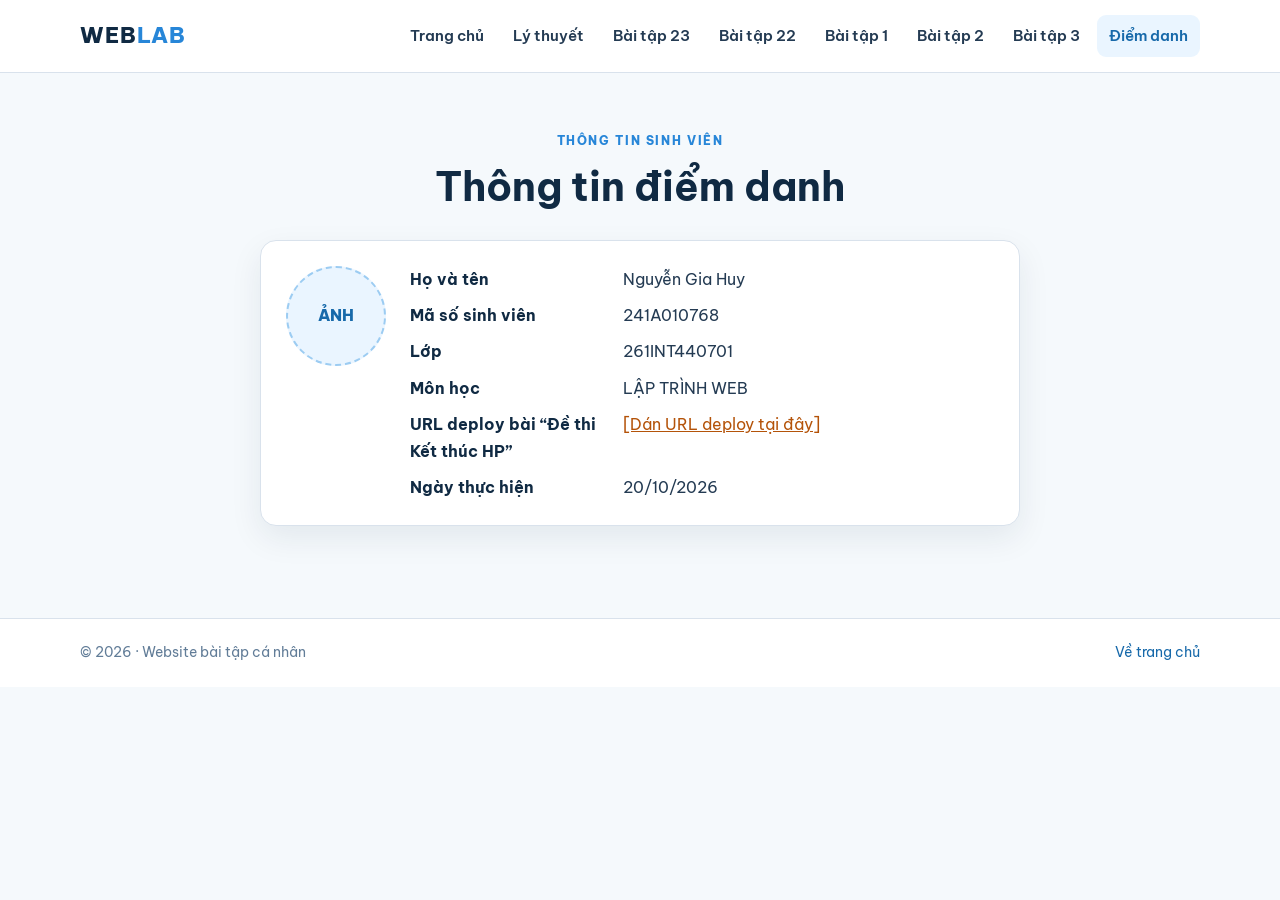
==== contact.html @ a2e1257d "Add files via upload" ====
<!DOCTYPE html>
<html lang="vi"><head><meta charset="UTF-8"><meta name="viewport" content="width=device-width, initial-scale=1.0"><title>Thông tin điểm danh</title><link rel="stylesheet" href="css/style.css"></head>
<body><header class="site-header"><div class="container header-inner"><a class="brand" href="index.html">WEB<span>LAB</span></a><button class="menu-toggle" id="menuToggle" aria-label="Mở menu" aria-expanded="false">☰</button><nav class="main-nav" id="mainNav"><a href="index.html">Trang chủ</a><a href="about.html">Lý thuyết</a><a href="https://baitap23vhu.netlify.app/" target="_blank" rel="noopener">Bài tập 23</a><a href="https://1drv.ms/w/c/9a8e10654d326ff8/IQBS3kAuiadES7S6GMZRklKCARi5FdW9-rYEEVv_yoiF1jo?e=IJwH1T" target="_blank" rel="noopener">Bài tập 22</a><a href="baitap01.html">Bài tập 1</a><a href="baitap02.html">Bài tập 2</a><a href="baitap03.html">Bài tập 3</a><a class="active" href="contact.html">Điểm danh</a></nav></div></header>
<main class="container section narrow"><div class="page-title"><p class="eyebrow">THÔNG TIN SINH VIÊN</p><h1>Thông tin điểm danh</h1></div>
<section class="content-card student-card"><div class="avatar-placeholder">ẢNH</div><dl class="student-details"><dt>Họ và tên</dt><dd>Nguyễn Gia Huy</dd><dt>Mã số sinh viên</dt><dd>241A010768</dd><dt>Lớp</dt><dd>261INT440701</dd><dt>Môn học</dt><dd>LẬP TRÌNH WEB</dd><dt>URL deploy bài “Đề thi Kết thúc HP”</dt><dd><a href="#" class="placeholder-link">[Dán URL deploy tại đây]</a></dd><dt>Ngày thực hiện</dt><dd>20/10/2026</dd></dl></section>
</main><footer class="site-footer"><div class="container footer-inner"><span>© 2026 · Website bài tập cá nhân</span><a href="index.html">Về trang chủ</a></div></footer><script src="js/script.js"></script></body></html>
---- css/style.css ----
@import url('https://fonts.googleapis.com/css2?family=Be+Vietnam+Pro:wght@400;500;600;700;800&display=swap');
:root{--navy:#102a43;--blue:#1769aa;--blue2:#2786d8;--pale:#eaf5ff;--ink:#243b53;--muted:#627d98;--line:#d9e2ec;--white:#fff;--bg:#f5f9fc;--green:#16845b;--red:#c0392b;--shadow:0 12px 32px rgba(16,42,67,.08)}
*{box-sizing:border-box}html{scroll-behavior:smooth}body{margin:0;font-family:'Be Vietnam Pro',Arial,sans-serif;color:var(--ink);background:var(--bg);line-height:1.65}a{color:var(--blue);text-decoration:none}a:hover{text-decoration:underline}.container{width:min(1120px,calc(100% - 40px));margin-inline:auto}.site-header{position:sticky;top:0;z-index:20;background:rgba(255,255,255,.96);border-bottom:1px solid var(--line);backdrop-filter:blur(12px)}.header-inner{display:flex;align-items:center;justify-content:space-between;min-height:72px;gap:24px}.brand{font-weight:800;font-size:1.35rem;letter-spacing:.04em;color:var(--navy)}.brand span{color:var(--blue2)}.main-nav{display:flex;align-items:center;gap:5px}.main-nav a{padding:9px 12px;border-radius:9px;color:var(--ink);font-size:.91rem;font-weight:600}.main-nav a:hover,.main-nav a.active{background:var(--pale);color:var(--blue);text-decoration:none}.menu-toggle{display:none;border:1px solid var(--line);background:white;border-radius:8px;padding:7px 11px;font-size:1.2rem}.hero{background:linear-gradient(120deg,#102a43 0%,#1769aa 65%,#2786d8 100%);color:white;padding:86px 0 78px;overflow:hidden}.hero-content{max-width:900px}.eyebrow{font-size:.78rem;letter-spacing:.13em;font-weight:800;color:var(--blue2);margin:0 0 10px}.hero .eyebrow{color:#b9e0ff}.hero h1{font-size:clamp(2.1rem,5vw,3.7rem);line-height:1.17;margin:0 0 20px;letter-spacing:-.04em}.hero h1 span{color:#b9e0ff}.hero-description{max-width:680px;font-size:1.08rem;color:#e2f1ff}.hero-actions{display:flex;gap:12px;flex-wrap:wrap;margin-top:28px}.hero-note{margin-top:30px;font-size:.9rem;color:#d7eaff}.btn{display:inline-flex;justify-content:center;align-items:center;gap:8px;border:1px solid transparent;border-radius:10px;padding:11px 17px;font:inherit;font-weight:700;cursor:pointer;transition:transform .18s,box-shadow .18s,background .18s}.btn:hover{transform:translateY(-1px);text-decoration:none}.btn-primary{background:var(--blue);color:#fff;box-shadow:0 6px 15px rgba(23,105,170,.18)}.btn-primary:hover{background:#0d568f}.hero .btn-primary{background:white;color:var(--navy)}.btn-outline{border-color:#b8cce0;background:white;color:var(--blue)}.btn:disabled{opacity:.45;cursor:not-allowed;transform:none}.btn-full{width:100%}.section{padding-top:58px;padding-bottom:72px}.section-heading,.page-title{text-align:center;max-width:760px;margin:0 auto 30px}.section-heading h2,.page-title h1{color:var(--navy);font-size:clamp(1.8rem,4vw,2.5rem);line-height:1.25;margin:0 0 12px}.section-heading>p:last-child,.page-title>p:last-child{color:var(--muted);margin-top:0}.card-grid{display:grid;grid-template-columns:repeat(3,minmax(0,1fr));gap:18px}.feature-card{display:block;background:white;border:1px solid var(--line);border-radius:17px;padding:25px;box-shadow:var(--shadow);color:var(--ink);transition:transform .2s,border-color .2s}.feature-card:hover{transform:translateY(-4px);border-color:#9cccf2;text-decoration:none}.feature-icon{width:48px;height:48px;border-radius:13px;background:var(--pale);display:grid;place-items:center;font-size:1.5rem}.feature-card h3{color:var(--navy);margin:17px 0 7px}.feature-card p{color:var(--muted);font-size:.94rem;margin:0 0 18px}.card-link{font-weight:700;color:var(--blue);font-size:.9rem}.site-footer{border-top:1px solid var(--line);background:white;padding:22px 0}.footer-inner{display:flex;justify-content:space-between;gap:16px;color:var(--muted);font-size:.88rem}.article-page{max-width:900px}.article-page>h1{font-size:2.2rem;color:var(--navy);margin:0 0 25px}.content-card,.form-card,.search-panel,.timer-card{background:white;border:1px solid var(--line);border-radius:16px;padding:25px;margin-bottom:20px;box-shadow:var(--shadow)}.content-card h2{color:var(--navy);font-size:1.35rem;margin:0 0 12px}.content-card h3{color:var(--navy)}.content-card p:last-child{margin-bottom:0}.content-card li{margin:.45rem 0}.content-card code,.logic-card code{background:#edf4fa;padding:2px 5px;border-radius:5px;color:#9c3155;font-size:.92em}pre{white-space:pre-wrap;overflow-wrap:anywhere;background:#102a43;color:#eaf5ff;border-radius:10px;padding:16px;overflow-x:auto}pre code{background:transparent!important;color:inherit!important;padding:0!important}.table-wrap{overflow-x:auto}table{width:100%;border-collapse:collapse;margin:15px 0}th,td{text-align:left;padding:11px 13px;border:1px solid var(--line);vertical-align:top}th{background:var(--pale);color:var(--navy)}.page-title{margin-bottom:28px}.search-panel{max-width:800px;margin:0 auto 25px}.search-panel label,.form-field label{display:block;font-weight:700;color:var(--navy);margin-bottom:8px}.search-row{display:flex;gap:10px}.search-row input{flex:1;min-width:0}input[type="text"],input[type="email"],input[type="password"],input[type="search"]{width:100%;padding:12px 13px;border:1px solid #bcccdc;border-radius:9px;font:inherit;color:var(--ink);background:white;outline:none}input:focus{border-color:var(--blue2);box-shadow:0 0 0 3px rgba(39,134,216,.13)}.muted{color:var(--muted);font-size:.9rem}.product-grid{display:grid;grid-template-columns:repeat(3,minmax(0,1fr));gap:18px}.product-card{position:relative;background:white;border:1px solid var(--line);border-radius:15px;padding:21px;box-shadow:var(--shadow);display:flex;flex-direction:column;min-height:220px}.product-emoji{font-size:2.3rem;background:var(--pale);width:60px;height:60px;display:grid;place-items:center;border-radius:15px}.product-card h2{font-size:1.1rem;color:var(--navy);margin:15px 0 4px}.product-card p{color:var(--muted);margin:0 0 15px;font-size:.9rem}.product-bottom{display:flex;align-items:center;justify-content:space-between;gap:10px;margin-top:auto}.price{font-weight:800;color:var(--blue)}.add-button{border:0;background:var(--pale);color:var(--blue);border-radius:8px;padding:8px 10px;font:inherit;font-size:.85rem;font-weight:700;cursor:pointer}.empty-state{text-align:center;padding:30px;background:white;border:1px dashed #9fb3c8;border-radius:12px;color:var(--muted)}.narrow{max-width:760px}.form-card{max-width:600px;margin:0 auto 22px}.form-field{margin-bottom:18px}.field-hint{display:block;color:var(--muted);font-size:.82rem;margin-top:5px}.field-error{display:block;color:var(--red);font-size:.85rem;margin-top:4px;min-height:0}.checkbox-row{display:flex;align-items:flex-start;gap:10px;margin:15px 0 4px}.checkbox-row input{margin-top:6px;accent-color:var(--blue)}.form-message{font-weight:700;margin-bottom:0}.form-message.success{color:var(--green)}.form-message.error{color:var(--red)}.logic-card{margin-top:24px}.timer-card{text-align:center;padding:38px 24px}.timer-card.warning{border-color:#e67e22;animation:pulse 1s infinite}.timer-label{font-weight:800;letter-spacing:.15em;color:var(--muted);font-size:.8rem}.timer-display{font-size:clamp(4rem,15vw,7rem);font-weight:800;line-height:1.2;letter-spacing:.04em;color:var(--navy);font-variant-numeric:tabular-nums}.timer-card.warning .timer-display{color:#d35400}.timer-status{color:var(--muted);min-height:28px}.timer-actions{display:flex;justify-content:center;gap:10px;flex-wrap:wrap}.student-card{display:flex;align-items:flex-start;gap:24px}.avatar-placeholder{width:100px;height:100px;flex-shrink:0;border-radius:50%;background:var(--pale);border:2px dashed #9cccf2;display:grid;place-items:center;color:var(--blue);font-weight:800}.student-details{margin:0;display:grid;grid-template-columns:minmax(170px, .8fr) 1.5fr;gap:10px 15px;flex:1}.student-details dt{font-weight:700;color:var(--navy)}.student-details dd{margin:0;overflow-wrap:anywhere}.placeholder-link{color:#b45309;text-decoration:underline}.check-list{padding-left:22px}@keyframes pulse{50%{box-shadow:0 0 0 5px rgba(230,126,34,.12)}}@media(max-width:900px){.main-nav{gap:0}.main-nav a{padding:8px;font-size:.82rem}.card-grid,.product-grid{grid-template-columns:repeat(2,minmax(0,1fr))}}@media(max-width:700px){.container{width:min(100% - 28px,1120px)}.header-inner{min-height:64px;flex-wrap:wrap;padding-block:8px}.menu-toggle{display:block}.main-nav{display:none;order:3;flex-basis:100%;align-items:stretch;flex-direction:column;padding:5px 0 10px}.main-nav.open{display:flex}.main-nav a{padding:10px 12px}.hero{padding:62px 0}.hero-description{font-size:1rem}.section{padding-top:40px;padding-bottom:50px}.card-grid,.product-grid{grid-template-columns:1fr}.search-row{flex-direction:column}.student-card{flex-direction:column}.student-details{width:100%;grid-template-columns:1fr;gap:3px}.student-details dd{margin-bottom:10px}.footer-inner{flex-direction:column;gap:5px}.content-card,.form-card,.search-panel{padding:19px}.timer-actions .btn{flex:1}.article-page>h1{font-size:1.8rem}}@media(prefers-reduced-motion:reduce){*,*::before,*::after{scroll-behavior:auto!important;animation:none!important;transition:none!important}}
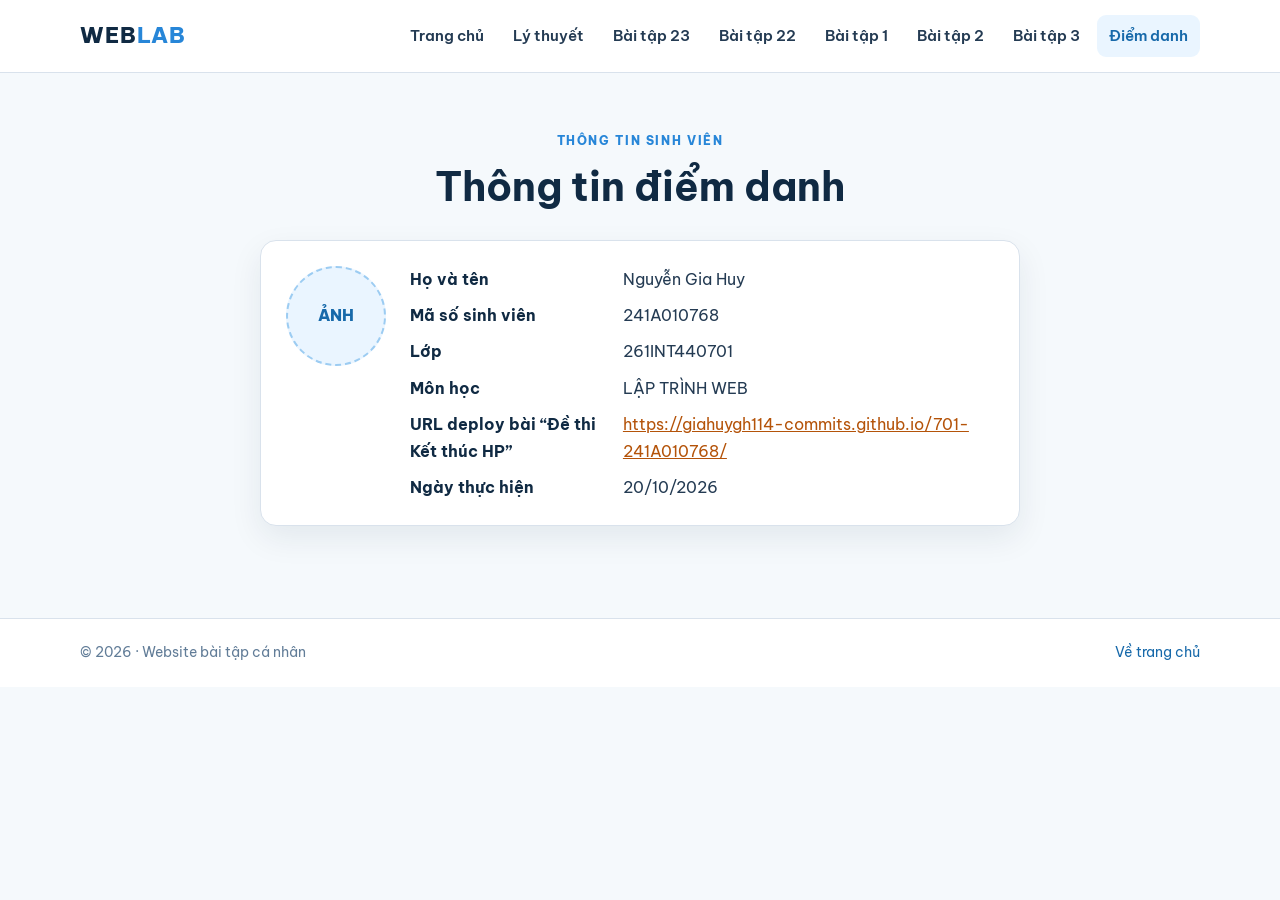
==== commit e20ba749: "Update contact.html" ====
--- a/contact.html
+++ b/contact.html
@@ -2,5 +2,5 @@
 <html lang="vi"><head><meta charset="UTF-8"><meta name="viewport" content="width=device-width, initial-scale=1.0"><title>Thông tin điểm danh</title><link rel="stylesheet" href="css/style.css"></head>
 <body><header class="site-header"><div class="container header-inner"><a class="brand" href="index.html">WEB<span>LAB</span></a><button class="menu-toggle" id="menuToggle" aria-label="Mở menu" aria-expanded="false">☰</button><nav class="main-nav" id="mainNav"><a href="index.html">Trang chủ</a><a href="about.html">Lý thuyết</a><a href="https://baitap23vhu.netlify.app/" target="_blank" rel="noopener">Bài tập 23</a><a href="https://1drv.ms/w/c/9a8e10654d326ff8/IQBS3kAuiadES7S6GMZRklKCARi5FdW9-rYEEVv_yoiF1jo?e=IJwH1T" target="_blank" rel="noopener">Bài tập 22</a><a href="baitap01.html">Bài tập 1</a><a href="baitap02.html">Bài tập 2</a><a href="baitap03.html">Bài tập 3</a><a class="active" href="contact.html">Điểm danh</a></nav></div></header>
 <main class="container section narrow"><div class="page-title"><p class="eyebrow">THÔNG TIN SINH VIÊN</p><h1>Thông tin điểm danh</h1></div>
-<section class="content-card student-card"><div class="avatar-placeholder">ẢNH</div><dl class="student-details"><dt>Họ và tên</dt><dd>Nguyễn Gia Huy</dd><dt>Mã số sinh viên</dt><dd>241A010768</dd><dt>Lớp</dt><dd>261INT440701</dd><dt>Môn học</dt><dd>LẬP TRÌNH WEB</dd><dt>URL deploy bài “Đề thi Kết thúc HP”</dt><dd><a href="#" class="placeholder-link">[Dán URL deploy tại đây]</a></dd><dt>Ngày thực hiện</dt><dd>20/10/2026</dd></dl></section>
+<section class="content-card student-card"><div class="avatar-placeholder">ẢNH</div><dl class="student-details"><dt>Họ và tên</dt><dd>Nguyễn Gia Huy</dd><dt>Mã số sinh viên</dt><dd>241A010768</dd><dt>Lớp</dt><dd>261INT440701</dd><dt>Môn học</dt><dd>LẬP TRÌNH WEB</dd><dt>URL deploy bài “Đề thi Kết thúc HP”</dt><dd><a href="#" class="placeholder-link">https://giahuygh114-commits.github.io/701-241A010768/</a></dd><dt>Ngày thực hiện</dt><dd>20/10/2026</dd></dl></section>
 </main><footer class="site-footer"><div class="container footer-inner"><span>© 2026 · Website bài tập cá nhân</span><a href="index.html">Về trang chủ</a></div></footer><script src="js/script.js"></script></body></html>
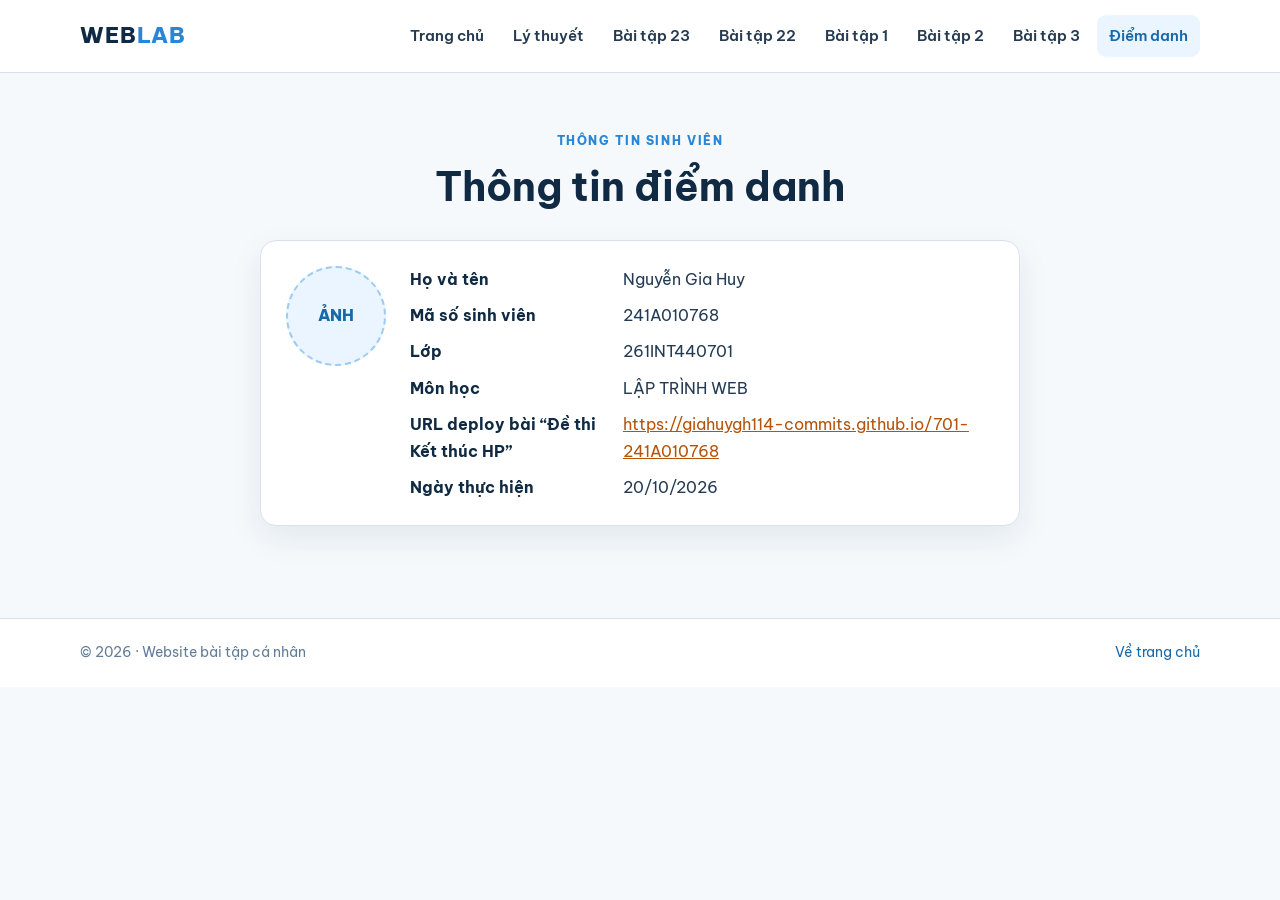
==== commit 95431e30: "Update contact.html" ====
--- a/contact.html
+++ b/contact.html
@@ -2,5 +2,5 @@
 <html lang="vi"><head><meta charset="UTF-8"><meta name="viewport" content="width=device-width, initial-scale=1.0"><title>Thông tin điểm danh</title><link rel="stylesheet" href="css/style.css"></head>
 <body><header class="site-header"><div class="container header-inner"><a class="brand" href="index.html">WEB<span>LAB</span></a><button class="menu-toggle" id="menuToggle" aria-label="Mở menu" aria-expanded="false">☰</button><nav class="main-nav" id="mainNav"><a href="index.html">Trang chủ</a><a href="about.html">Lý thuyết</a><a href="https://baitap23vhu.netlify.app/" target="_blank" rel="noopener">Bài tập 23</a><a href="https://1drv.ms/w/c/9a8e10654d326ff8/IQBS3kAuiadES7S6GMZRklKCARi5FdW9-rYEEVv_yoiF1jo?e=IJwH1T" target="_blank" rel="noopener">Bài tập 22</a><a href="baitap01.html">Bài tập 1</a><a href="baitap02.html">Bài tập 2</a><a href="baitap03.html">Bài tập 3</a><a class="active" href="contact.html">Điểm danh</a></nav></div></header>
 <main class="container section narrow"><div class="page-title"><p class="eyebrow">THÔNG TIN SINH VIÊN</p><h1>Thông tin điểm danh</h1></div>
-<section class="content-card student-card"><div class="avatar-placeholder">ẢNH</div><dl class="student-details"><dt>Họ và tên</dt><dd>Nguyễn Gia Huy</dd><dt>Mã số sinh viên</dt><dd>241A010768</dd><dt>Lớp</dt><dd>261INT440701</dd><dt>Môn học</dt><dd>LẬP TRÌNH WEB</dd><dt>URL deploy bài “Đề thi Kết thúc HP”</dt><dd><a href="#" class="placeholder-link">https://giahuygh114-commits.github.io/701-241A010768/</a></dd><dt>Ngày thực hiện</dt><dd>20/10/2026</dd></dl></section>
+<section class="content-card student-card"><div class="avatar-placeholder">ẢNH</div><dl class="student-details"><dt>Họ và tên</dt><dd>Nguyễn Gia Huy</dd><dt>Mã số sinh viên</dt><dd>241A010768</dd><dt>Lớp</dt><dd>261INT440701</dd><dt>Môn học</dt><dd>LẬP TRÌNH WEB</dd><dt>URL deploy bài “Đề thi Kết thúc HP”</dt><dd><a href="#" class="placeholder-link">https://giahuygh114-commits.github.io/701-241A010768</a></dd><dt>Ngày thực hiện</dt><dd>20/10/2026</dd></dl></section>
 </main><footer class="site-footer"><div class="container footer-inner"><span>© 2026 · Website bài tập cá nhân</span><a href="index.html">Về trang chủ</a></div></footer><script src="js/script.js"></script></body></html>
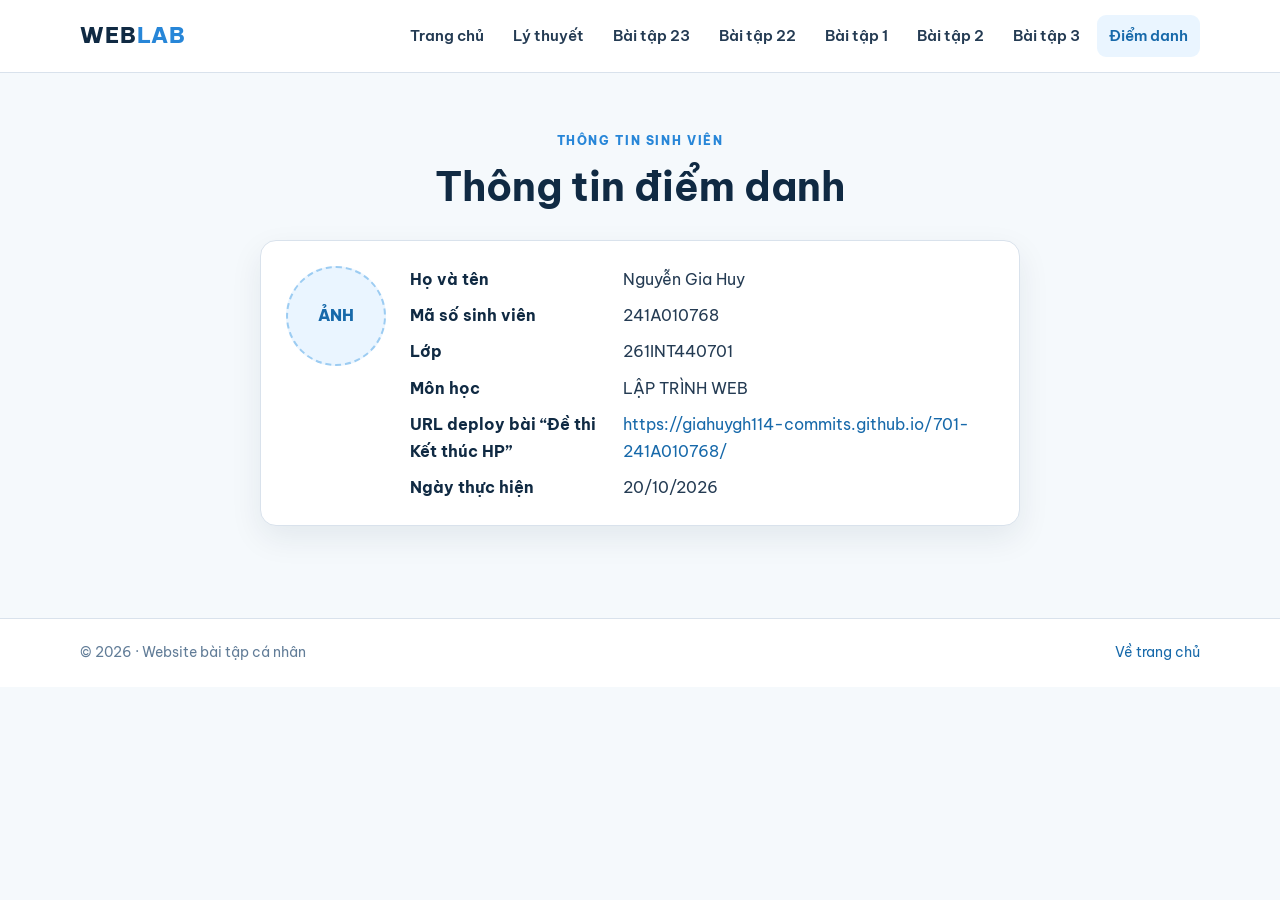
==== commit 302a0d96: "Update contact.html" ====
--- a/contact.html
+++ b/contact.html
@@ -2,5 +2,5 @@
 <html lang="vi"><head><meta charset="UTF-8"><meta name="viewport" content="width=device-width, initial-scale=1.0"><title>Thông tin điểm danh</title><link rel="stylesheet" href="css/style.css"></head>
 <body><header class="site-header"><div class="container header-inner"><a class="brand" href="index.html">WEB<span>LAB</span></a><button class="menu-toggle" id="menuToggle" aria-label="Mở menu" aria-expanded="false">☰</button><nav class="main-nav" id="mainNav"><a href="index.html">Trang chủ</a><a href="about.html">Lý thuyết</a><a href="https://baitap23vhu.netlify.app/" target="_blank" rel="noopener">Bài tập 23</a><a href="https://1drv.ms/w/c/9a8e10654d326ff8/IQBS3kAuiadES7S6GMZRklKCARi5FdW9-rYEEVv_yoiF1jo?e=IJwH1T" target="_blank" rel="noopener">Bài tập 22</a><a href="baitap01.html">Bài tập 1</a><a href="baitap02.html">Bài tập 2</a><a href="baitap03.html">Bài tập 3</a><a class="active" href="contact.html">Điểm danh</a></nav></div></header>
 <main class="container section narrow"><div class="page-title"><p class="eyebrow">THÔNG TIN SINH VIÊN</p><h1>Thông tin điểm danh</h1></div>
-<section class="content-card student-card"><div class="avatar-placeholder">ẢNH</div><dl class="student-details"><dt>Họ và tên</dt><dd>Nguyễn Gia Huy</dd><dt>Mã số sinh viên</dt><dd>241A010768</dd><dt>Lớp</dt><dd>261INT440701</dd><dt>Môn học</dt><dd>LẬP TRÌNH WEB</dd><dt>URL deploy bài “Đề thi Kết thúc HP”</dt><dd><a href="#" class="placeholder-link">https://giahuygh114-commits.github.io/701-241A010768</a></dd><dt>Ngày thực hiện</dt><dd>20/10/2026</dd></dl></section>
+<section class="content-card student-card"><div class="avatar-placeholder">ẢNH</div><dl class="student-details"><dt>Họ và tên</dt><dd>Nguyễn Gia Huy</dd><dt>Mã số sinh viên</dt><dd>241A010768</dd><dt>Lớp</dt><dd>261INT440701</dd><dt>Môn học</dt><dd>LẬP TRÌNH WEB</dd><dt>URL deploy bài “Đề thi Kết thúc HP”</dt><dd><a href="https://giahuygh114-commits.github.io/701-241A010768/" target="_blank" rel="noopener">https://giahuygh114-commits.github.io/701-241A010768/</a></dd><dt>Ngày thực hiện</dt><dd>20/10/2026</dd></dl></section>
 </main><footer class="site-footer"><div class="container footer-inner"><span>© 2026 · Website bài tập cá nhân</span><a href="index.html">Về trang chủ</a></div></footer><script src="js/script.js"></script></body></html>
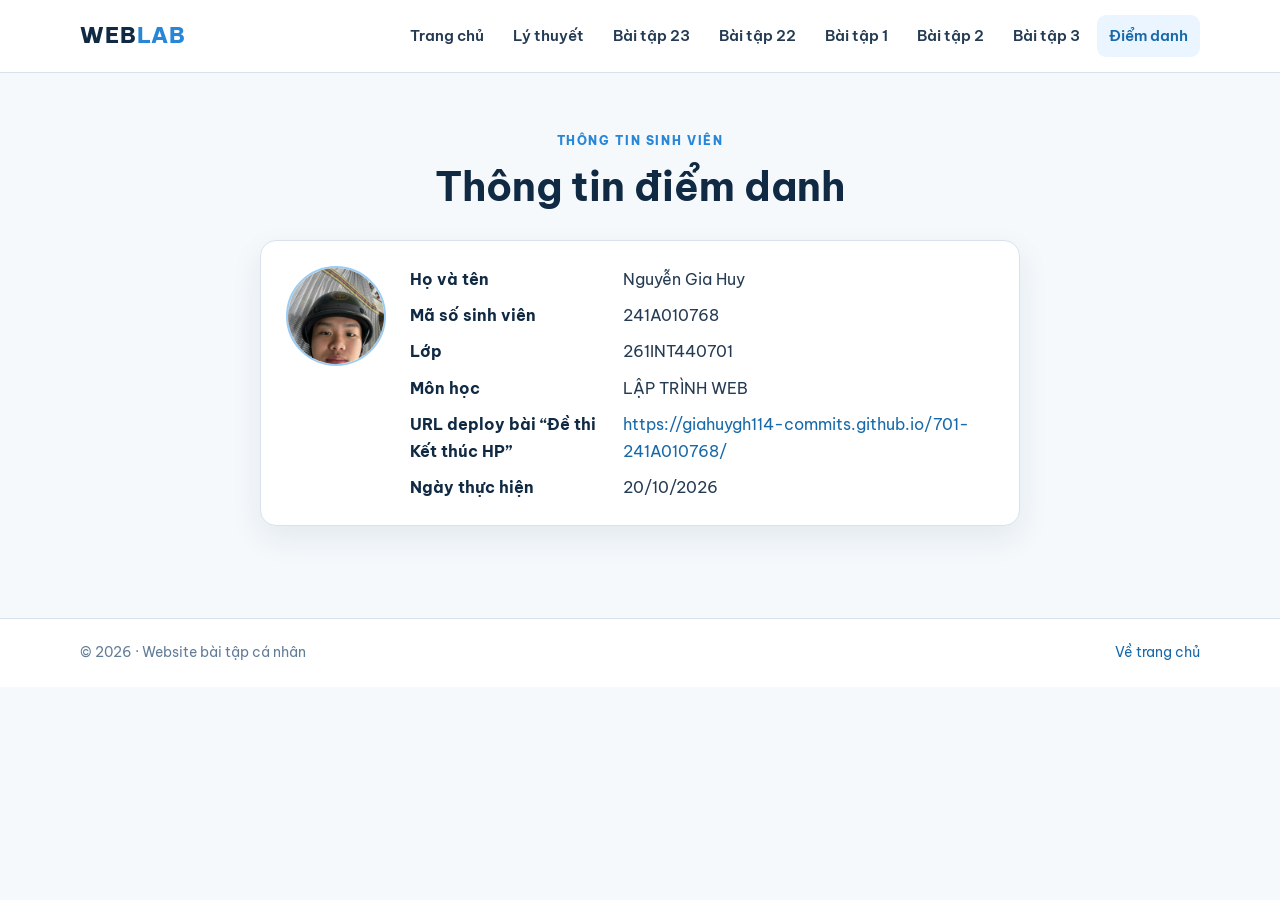
==== commit 62261bce: "Update contact.html" ====
--- a/contact.html
+++ b/contact.html
@@ -2,5 +2,5 @@
 <html lang="vi"><head><meta charset="UTF-8"><meta name="viewport" content="width=device-width, initial-scale=1.0"><title>Thông tin điểm danh</title><link rel="stylesheet" href="css/style.css"></head>
 <body><header class="site-header"><div class="container header-inner"><a class="brand" href="index.html">WEB<span>LAB</span></a><button class="menu-toggle" id="menuToggle" aria-label="Mở menu" aria-expanded="false">☰</button><nav class="main-nav" id="mainNav"><a href="index.html">Trang chủ</a><a href="about.html">Lý thuyết</a><a href="https://baitap23vhu.netlify.app/" target="_blank" rel="noopener">Bài tập 23</a><a href="https://1drv.ms/w/c/9a8e10654d326ff8/IQBS3kAuiadES7S6GMZRklKCARi5FdW9-rYEEVv_yoiF1jo?e=IJwH1T" target="_blank" rel="noopener">Bài tập 22</a><a href="baitap01.html">Bài tập 1</a><a href="baitap02.html">Bài tập 2</a><a href="baitap03.html">Bài tập 3</a><a class="active" href="contact.html">Điểm danh</a></nav></div></header>
 <main class="container section narrow"><div class="page-title"><p class="eyebrow">THÔNG TIN SINH VIÊN</p><h1>Thông tin điểm danh</h1></div>
-<section class="content-card student-card"><div class="avatar-placeholder">ẢNH</div><dl class="student-details"><dt>Họ và tên</dt><dd>Nguyễn Gia Huy</dd><dt>Mã số sinh viên</dt><dd>241A010768</dd><dt>Lớp</dt><dd>261INT440701</dd><dt>Môn học</dt><dd>LẬP TRÌNH WEB</dd><dt>URL deploy bài “Đề thi Kết thúc HP”</dt><dd><a href="https://giahuygh114-commits.github.io/701-241A010768/" target="_blank" rel="noopener">https://giahuygh114-commits.github.io/701-241A010768/</a></dd><dt>Ngày thực hiện</dt><dd>20/10/2026</dd></dl></section>
+<section class="content-card student-card"><div class="avatar-placeholder" style="padding:0;overflow:hidden;border-style:solid"><img src="images/avatar.jpg" alt="Ảnh Nguyễn Gia Huy" style="width:100%;height:100%;object-fit:cover;display:block"></div><dl class="student-details"><dt>Họ và tên</dt><dd>Nguyễn Gia Huy</dd><dt>Mã số sinh viên</dt><dd>241A010768</dd><dt>Lớp</dt><dd>261INT440701</dd><dt>Môn học</dt><dd>LẬP TRÌNH WEB</dd><dt>URL deploy bài “Đề thi Kết thúc HP”</dt><dd><a href="https://giahuygh114-commits.github.io/701-241A010768/" target="_blank" rel="noopener">https://giahuygh114-commits.github.io/701-241A010768/</a></dd><dt>Ngày thực hiện</dt><dd>20/10/2026</dd></dl></section>
 </main><footer class="site-footer"><div class="container footer-inner"><span>© 2026 · Website bài tập cá nhân</span><a href="index.html">Về trang chủ</a></div></footer><script src="js/script.js"></script></body></html>
